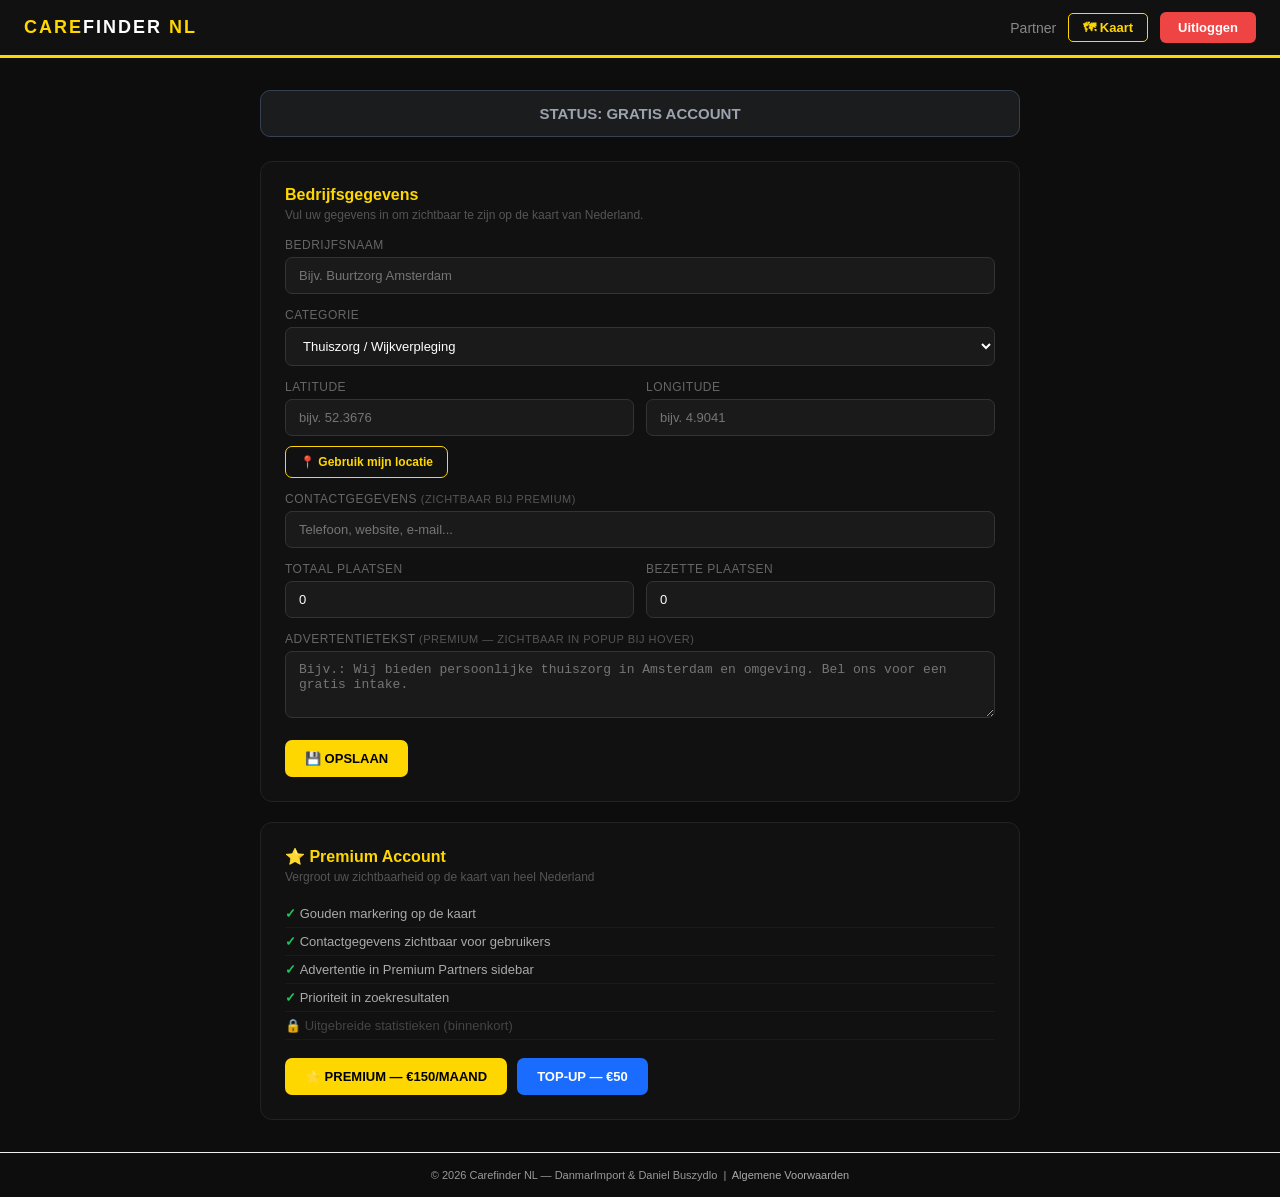
==== static/dashboard_partner.html @ 30330860 "Migracja bazy danych: SQLite → PostgreSQL (Neon) - routes.py: zastąpiono sqlite3 przez psycopg2 z co" ====
<!DOCTYPE html>
<html lang="nl">
<head>
<meta charset="UTF-8">
<meta name="viewport" content="width=device-width, initial-scale=1.0">
<title>Carefinder NL – Partner Dashboard</title>
<style>
*{box-sizing:border-box;margin:0;padding:0}
body{font-family:'Segoe UI',sans-serif;background:#0d0d0d;color:#fff;min-height:100vh}
header{background:#111;border-bottom:3px solid #ffd700;padding:12px 24px;display:flex;justify-content:space-between;align-items:center}
.logo{font-size:18px;font-weight:900;letter-spacing:2px;color:#ffd700}.logo span{color:#fff}
.header-right{display:flex;align-items:center;gap:12px}
.user-name{color:#888;font-size:14px}
.btn-map{border:1px solid #ffd700;color:#ffd700;padding:6px 14px;text-decoration:none;border-radius:5px;font-size:13px;font-weight:700}
.btn-logout{background:#ef4444;color:#fff;padding:8px 18px;border:none;border-radius:6px;font-weight:700;font-size:13px;cursor:pointer}
.container{max-width:800px;margin:32px auto;padding:0 20px}
.status-banner{padding:14px 20px;border-radius:10px;margin-bottom:24px;font-weight:700;font-size:15px;text-align:center}
.status-free{background:rgba(107,114,128,.15);border:1px solid #374151;color:#9ca3af}
.status-premium{background:rgba(255,215,0,.15);border:1px solid #ffd700;color:#ffd700}
.card{background:#111;border:1px solid #222;border-radius:12px;padding:24px;margin-bottom:20px}
.card h3{font-size:16px;font-weight:700;margin-bottom:4px;color:#ffd700}
.card .desc{font-size:12px;color:#555;margin-bottom:16px}
label{font-size:12px;color:#666;display:block;margin-bottom:5px;margin-top:14px;text-transform:uppercase;letter-spacing:.5px}
input,select{width:100%;padding:10px 13px;background:#1a1a1a;border:1px solid #333;color:#fff;border-radius:7px;font-size:13px;outline:none}
input:focus,select:focus{border-color:#ffd700}
select option{background:#1a1a1a}
.row2{display:grid;grid-template-columns:1fr 1fr;gap:12px}
.btn{padding:11px 20px;border:none;border-radius:7px;font-weight:700;font-size:13px;cursor:pointer;text-transform:uppercase;transition:opacity .2s}
.btn:hover{opacity:.85}
.btn-gold{background:#ffd700;color:#000}
.btn-blue{background:#1a6cff;color:#fff}
.btn-outline{background:transparent;border:1px solid #ffd700;color:#ffd700;padding:8px 14px;font-size:12px;border-radius:7px;cursor:pointer;font-weight:700}
.msg{margin-top:12px;padding:10px 14px;border-radius:7px;font-size:13px;display:none}
.msg.ok{background:rgba(34,197,94,.15);color:#22c55e;border:1px solid #22c55e}
.msg.err{background:rgba(239,68,68,.15);color:#ef4444;border:1px solid #ef4444}
.feature-list{list-style:none;margin-top:10px}
.feature-list li{padding:6px 0;font-size:13px;border-bottom:1px solid #1a1a1a;color:#aaa}
.feature-list li::before{content:'✓ ';color:#22c55e;font-weight:700}
.feature-list li.locked{color:#444}
.feature-list li.locked::before{content:'🔒 '}
</style>
</head>
<body>

<header>
  <div class="logo">CARE<span>FINDER</span> NL</div>
  <div class="header-right">
    <span class="user-name" id="user-name">Partner</span>
    <a href="/" class="btn-map">🗺 Kaart</a>
    <button class="btn-logout" onclick="window.location.href='/logout'">Uitloggen</button>
  </div>
</header>

<div class="container">
  <div id="success-banner" style="display:none;background:rgba(34,197,94,.15);border:1px solid #22c55e;border-radius:10px;padding:14px;margin-bottom:20px;color:#22c55e;font-weight:700;text-align:center">
    ✅ Betaling geslaagd! Uw Premium account is geactiveerd.
  </div>

  <div class="status-banner status-free" id="status-banner">
    STATUS: GRATIS ACCOUNT
  </div>

  <div class="card">
    <h3>Bedrijfsgegevens</h3>
    <div class="desc">Vul uw gegevens in om zichtbaar te zijn op de kaart van Nederland.</div>

    <label>Bedrijfsnaam</label>
    <input type="text" id="firm-name" placeholder="Bijv. Buurtzorg Amsterdam">

    <label>Categorie</label>
    <select id="firm-cat">
      <option value="thuiszorg">Thuiszorg / Wijkverpleging</option>
      <option value="verzorgingshuis">Verzorgings- / Verpleeghuis</option>
    </select>

    <div class="row2">
      <div>
        <label>Latitude</label>
        <input type="number" id="firm-lat" step="0.0001" placeholder="bijv. 52.3676">
      </div>
      <div>
        <label>Longitude</label>
        <input type="number" id="firm-lng" step="0.0001" placeholder="bijv. 4.9041">
      </div>
    </div>
    <div style="margin-top:10px">
      <button class="btn-outline" onclick="getMyLocation()">📍 Gebruik mijn locatie</button>
    </div>

    <label>Contactgegevens <span style="color:#555;font-size:11px">(zichtbaar bij Premium)</span></label>
    <input type="text" id="firm-contact" placeholder="Telefoon, website, e-mail...">

    <div class="row2">
      <div><label>Totaal plaatsen</label><input type="number" id="firm-slots" value="0" min="0"></div>
      <div><label>Bezette plaatsen</label><input type="number" id="firm-occupied" value="0" min="0"></div>
    </div>

    <label>Advertentietekst <span style="color:#555;font-size:11px">(Premium — zichtbaar in popup bij hover)</span></label>
    <textarea id="firm-ad" rows="3" style="width:100%;padding:10px 13px;background:#1a1a1a;border:1px solid #333;color:#fff;border-radius:7px;font-size:13px;outline:none;resize:vertical" placeholder="Bijv.: Wij bieden persoonlijke thuiszorg in Amsterdam en omgeving. Bel ons voor een gratis intake."></textarea>

    <div style="margin-top:18px">
      <button class="btn btn-gold" onclick="saveFirm()">💾 OPSLAAN</button>
    </div>
    <div class="msg" id="save-msg"></div>
  </div>

  <div class="card">
    <h3>⭐ Premium Account</h3>
    <div class="desc">Vergroot uw zichtbaarheid op de kaart van heel Nederland</div>
    <ul class="feature-list">
      <li>Gouden markering op de kaart</li>
      <li>Contactgegevens zichtbaar voor gebruikers</li>
      <li>Advertentie in Premium Partners sidebar</li>
      <li>Prioriteit in zoekresultaten</li>
      <li class="locked">Uitgebreide statistieken (binnenkort)</li>
    </ul>
    <div style="margin-top:18px;display:flex;gap:10px;flex-wrap:wrap">
      <button class="btn btn-gold" onclick="startPay('premium')" id="btn-premium">⭐ PREMIUM — €150/maand</button>
      <button class="btn btn-blue" onclick="startPay('topup')">TOP-UP — €50</button>
    </div>
    <div class="msg" id="pay-msg"></div>
  </div>
</div>

<script src="https://js.stripe.com/v3/"></script>
<script>
if(window.location.search.includes('success=true')){
  document.getElementById('success-banner').style.display='block';
}

async function loadInfo(){
  const r=await fetch('/api/partner/firm');
  if(r.status===403){window.location.href='/login';return;}
  const d=await r.json();
  if(d.username) document.getElementById('user-name').textContent=d.username;
  if(d.name) document.getElementById('firm-name').value=d.name||'';
  if(d.category) document.getElementById('firm-cat').value=d.category;
  document.getElementById('firm-lat').value=d.lat||'';
  document.getElementById('firm-lng').value=d.lng||'';
  document.getElementById('firm-contact').value=d.contact_info||'';
  document.getElementById('firm-slots').value=d.total_slots||0;
  document.getElementById('firm-occupied').value=d.occupied_slots||0;
  document.getElementById('firm-ad').value=d.ad_text||'';
  if(d.is_premium){
    const b=document.getElementById('status-banner');
    b.className='status-banner status-premium';
    b.textContent='⭐ PREMIUM ACCOUNT ACTIEF — Geldig tot: '+(d.premium_expiry||'–');
    document.getElementById('btn-premium').disabled=true;
    document.getElementById('btn-premium').style.opacity='.5';
  }
}

async function saveFirm(){
  const name=document.getElementById('firm-name').value.trim();
  const cat=document.getElementById('firm-cat').value;
  const lat=parseFloat(document.getElementById('firm-lat').value);
  const lng=parseFloat(document.getElementById('firm-lng').value);
  const contact=document.getElementById('firm-contact').value.trim();
  const total_slots=parseInt(document.getElementById('firm-slots').value)||0;
  const occupied_slots=parseInt(document.getElementById('firm-occupied').value)||0;
  const ad_text=document.getElementById('firm-ad').value.trim();
  if(!name||isNaN(lat)||isNaN(lng)){showMsg('save-msg','err','Naam en coördinaten zijn verplicht.');return;}
  if(lat<50||lat>54||lng<3||lng>8){showMsg('save-msg','err','Coördinaten buiten Nederland.');return;}
  const r=await fetch('/api/partner/update',{method:'POST',headers:{'Content-Type':'application/json'},
    body:JSON.stringify({name,cat,lat,lng,contact,total_slots,occupied_slots,ad_text})});
  if(r.ok) showMsg('save-msg','ok','✅ Bedrijfsgegevens opgeslagen!');
  else showMsg('save-msg','err','Fout bij opslaan.');
}

async function startPay(action){
  try{
    const cfg=await fetch('/api/config').then(r=>r.json());
    if(!cfg.stripe_pk){showMsg('pay-msg','err','Stripe niet geconfigureerd.');return;}
    const st=Stripe(cfg.stripe_pk);
    const r=await fetch('/api/create-checkout-session',{method:'POST',headers:{'Content-Type':'application/json'}});
    const d=await r.json();
    if(d.id) st.redirectToCheckout({sessionId:d.id});
    else showMsg('pay-msg','err',d.detail||'Betalingsfout.');
  }catch(e){showMsg('pay-msg','err','Verbindingsfout.');}
}

function getMyLocation(){
  if(!navigator.geolocation){alert('Geolocation niet ondersteund.');return;}
  navigator.geolocation.getCurrentPosition(p=>{
    document.getElementById('firm-lat').value=p.coords.latitude.toFixed(6);
    document.getElementById('firm-lng').value=p.coords.longitude.toFixed(6);
  });
}

function showMsg(id,type,text){
  const el=document.getElementById(id);
  el.className='msg '+type;el.textContent=text;el.style.display='block';
  if(type==='ok') setTimeout(()=>el.style.display='none',4000);
}

loadInfo();
</script>
<footer style="text-align:center;padding:16px;font-size:11px;color:#999;border-top:1px solid #f0f0f0;margin-top:32px;">
  &copy; 2026 Carefinder NL &mdash; DanmarImport &amp; Daniel Buszydlo &nbsp;|&nbsp;
  <a href="/algemene-voorwaarden" target="_blank" style="color:#aaa;text-decoration:none;">Algemene Voorwaarden</a>
</footer>
</body>
</html>
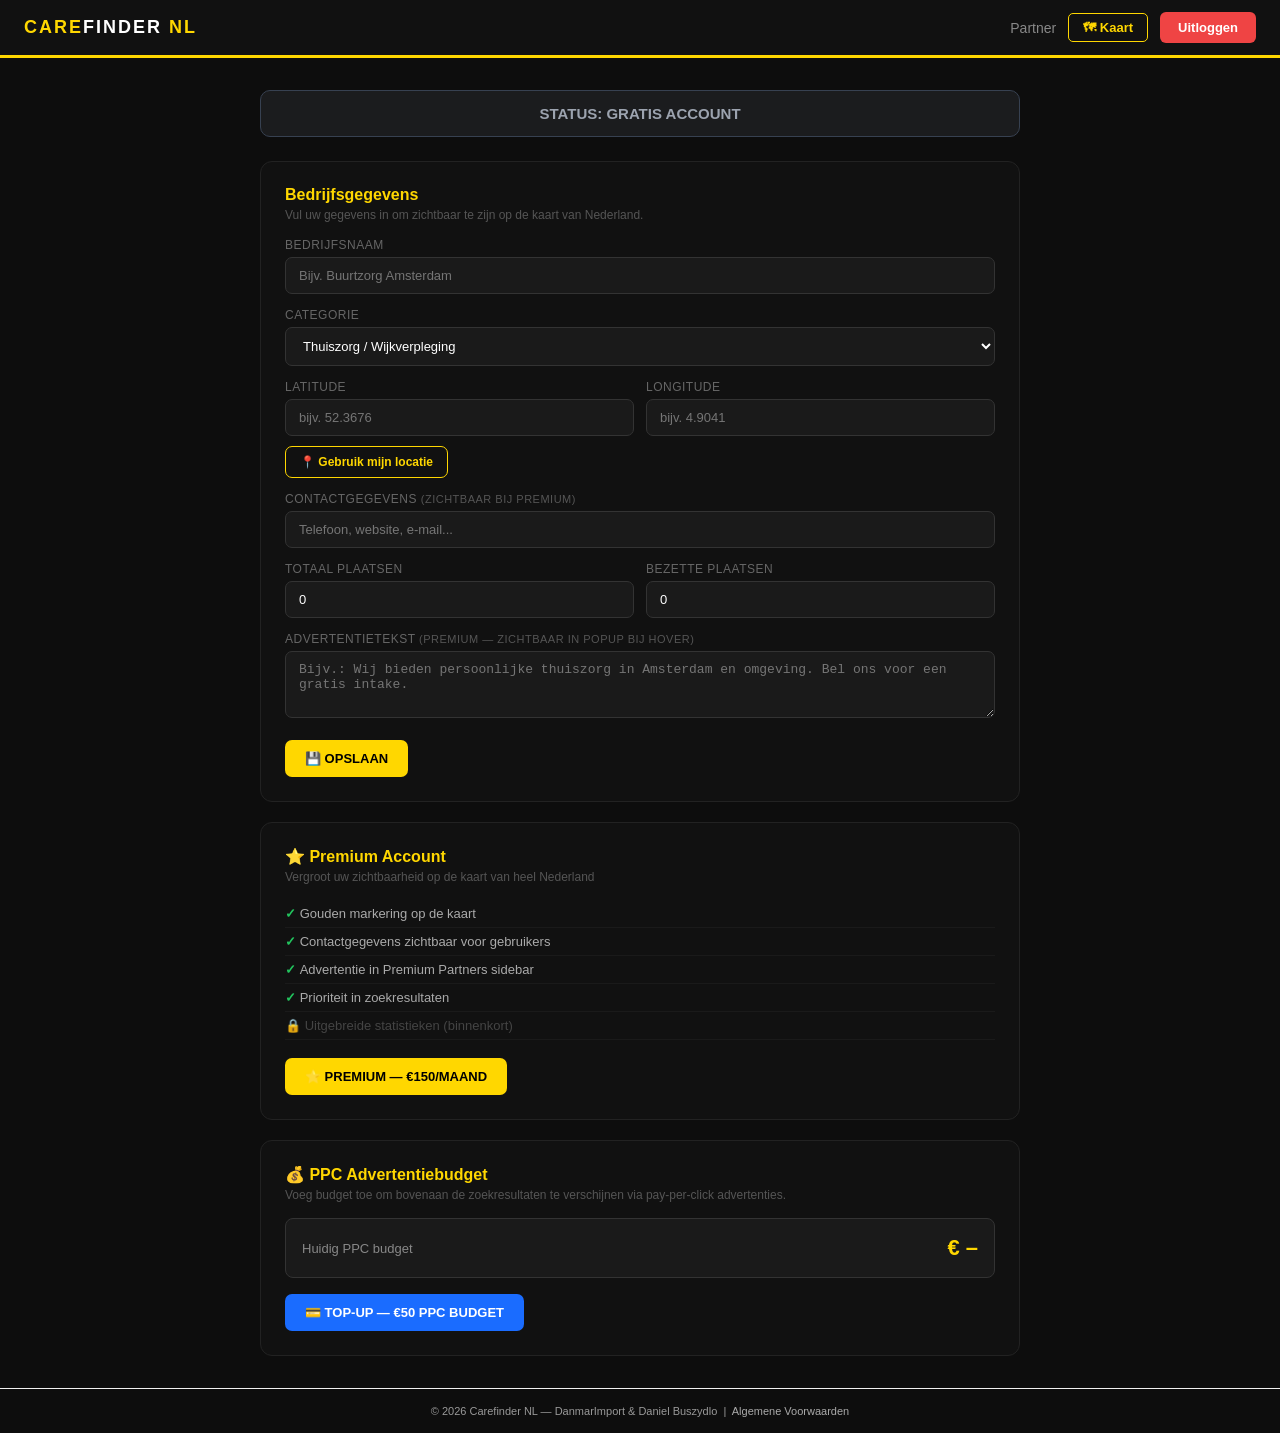
==== commit 547ccfa1: "Add PPC budget top-up €50 via Stripe - New endpoint POST /api/create-ppc-topup-session (€50 checkout" ====
--- a/static/dashboard_partner.html
+++ b/static/dashboard_partner.html
@@ -116,9 +116,19 @@
     </ul>
     <div style="margin-top:18px;display:flex;gap:10px;flex-wrap:wrap">
       <button class="btn btn-gold" onclick="startPay('premium')" id="btn-premium">⭐ PREMIUM — €150/maand</button>
-      <button class="btn btn-blue" onclick="startPay('topup')">TOP-UP — €50</button>
     </div>
     <div class="msg" id="pay-msg"></div>
+  </div>
+
+  <div class="card">
+    <h3>💰 PPC Advertentiebudget</h3>
+    <div class="desc">Voeg budget toe om bovenaan de zoekresultaten te verschijnen via pay-per-click advertenties.</div>
+    <div style="background:#1a1a1a;border:1px solid #333;border-radius:8px;padding:16px;margin-bottom:16px;display:flex;justify-content:space-between;align-items:center">
+      <span style="color:#888;font-size:13px">Huidig PPC budget</span>
+      <span style="color:#ffd700;font-size:22px;font-weight:900" id="ppc-balance">€ –</span>
+    </div>
+    <button class="btn btn-blue" onclick="startPpcTopup()">💳 TOP-UP — €50 PPC BUDGET</button>
+    <div class="msg" id="ppc-msg"></div>
   </div>
 </div>
 
@@ -148,6 +158,14 @@
     document.getElementById('btn-premium').disabled=true;
     document.getElementById('btn-premium').style.opacity='.5';
   }
+  // PPC budget
+  const st=await fetch('/api/partner/status').then(r=>r.json()).catch(()=>({}));
+  const bal=document.getElementById('ppc-balance');
+  if(bal) bal.textContent='€ '+(st.ppc_budget!=null?parseFloat(st.ppc_budget).toFixed(2):'0.00');
+  // PPC success notice
+  if(window.location.search.includes('ppc_success=true')){
+    showMsg('ppc-msg','ok','✅ €50 PPC budget toegevoegd!');
+  }
 }
 
 async function saveFirm(){
@@ -179,6 +197,18 @@
   }catch(e){showMsg('pay-msg','err','Verbindingsfout.');}
 }
 
+async function startPpcTopup(){
+  try{
+    const cfg=await fetch('/api/config').then(r=>r.json());
+    if(!cfg.stripe_pk){showMsg('ppc-msg','err','Stripe niet geconfigureerd.');return;}
+    const st=Stripe(cfg.stripe_pk);
+    const r=await fetch('/api/create-ppc-topup-session',{method:'POST',headers:{'Content-Type':'application/json'}});
+    const d=await r.json();
+    if(d.id) st.redirectToCheckout({sessionId:d.id});
+    else showMsg('ppc-msg','err',d.detail||'Betalingsfout.');
+  }catch(e){showMsg('ppc-msg','err','Verbindingsfout.');}
+}
+
 function getMyLocation(){
   if(!navigator.geolocation){alert('Geolocation niet ondersteund.');return;}
   navigator.geolocation.getCurrentPosition(p=>{
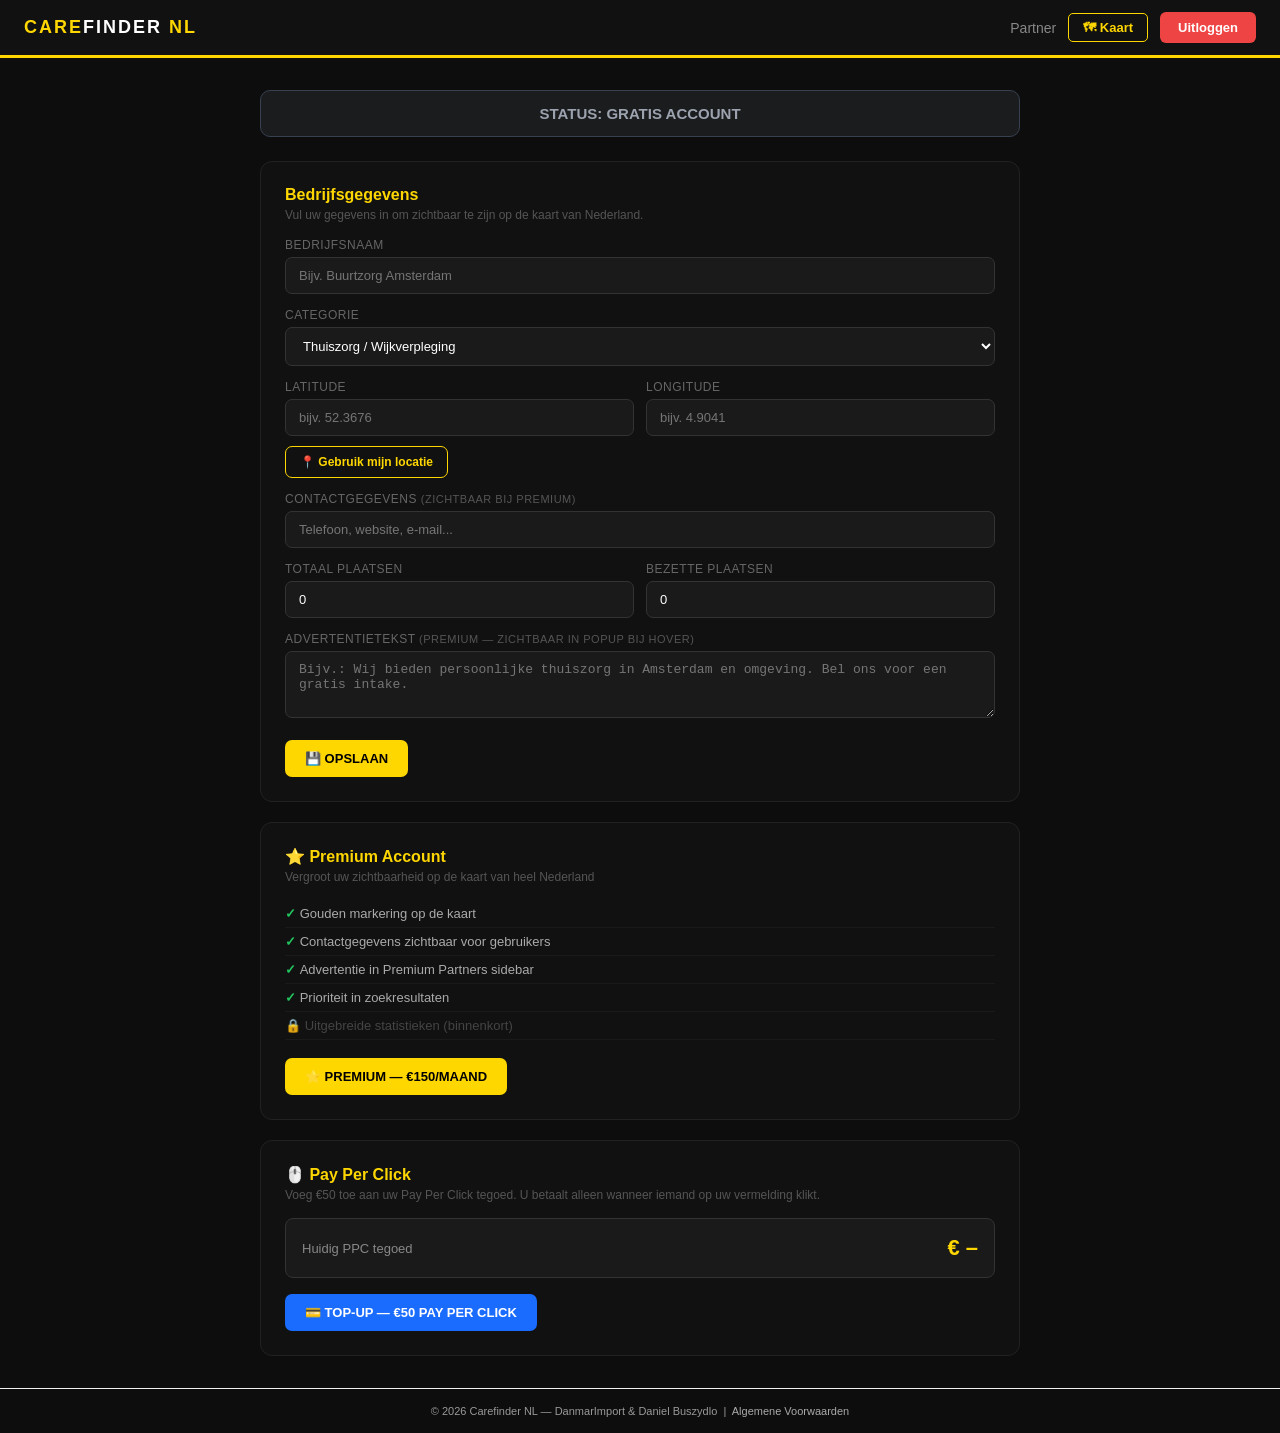
==== commit bc2ff166: "Fix PPC labels: advertentiebudget -> Pay Per Click" ====
--- a/static/dashboard_partner.html
+++ b/static/dashboard_partner.html
@@ -121,13 +121,13 @@
   </div>
 
   <div class="card">
-    <h3>💰 PPC Advertentiebudget</h3>
-    <div class="desc">Voeg budget toe om bovenaan de zoekresultaten te verschijnen via pay-per-click advertenties.</div>
+    <h3>🖱️ Pay Per Click</h3>
+    <div class="desc">Voeg €50 toe aan uw Pay Per Click tegoed. U betaalt alleen wanneer iemand op uw vermelding klikt.</div>
     <div style="background:#1a1a1a;border:1px solid #333;border-radius:8px;padding:16px;margin-bottom:16px;display:flex;justify-content:space-between;align-items:center">
-      <span style="color:#888;font-size:13px">Huidig PPC budget</span>
+      <span style="color:#888;font-size:13px">Huidig PPC tegoed</span>
       <span style="color:#ffd700;font-size:22px;font-weight:900" id="ppc-balance">€ –</span>
     </div>
-    <button class="btn btn-blue" onclick="startPpcTopup()">💳 TOP-UP — €50 PPC BUDGET</button>
+    <button class="btn btn-blue" onclick="startPpcTopup()">💳 TOP-UP — €50 PAY PER CLICK</button>
     <div class="msg" id="ppc-msg"></div>
   </div>
 </div>
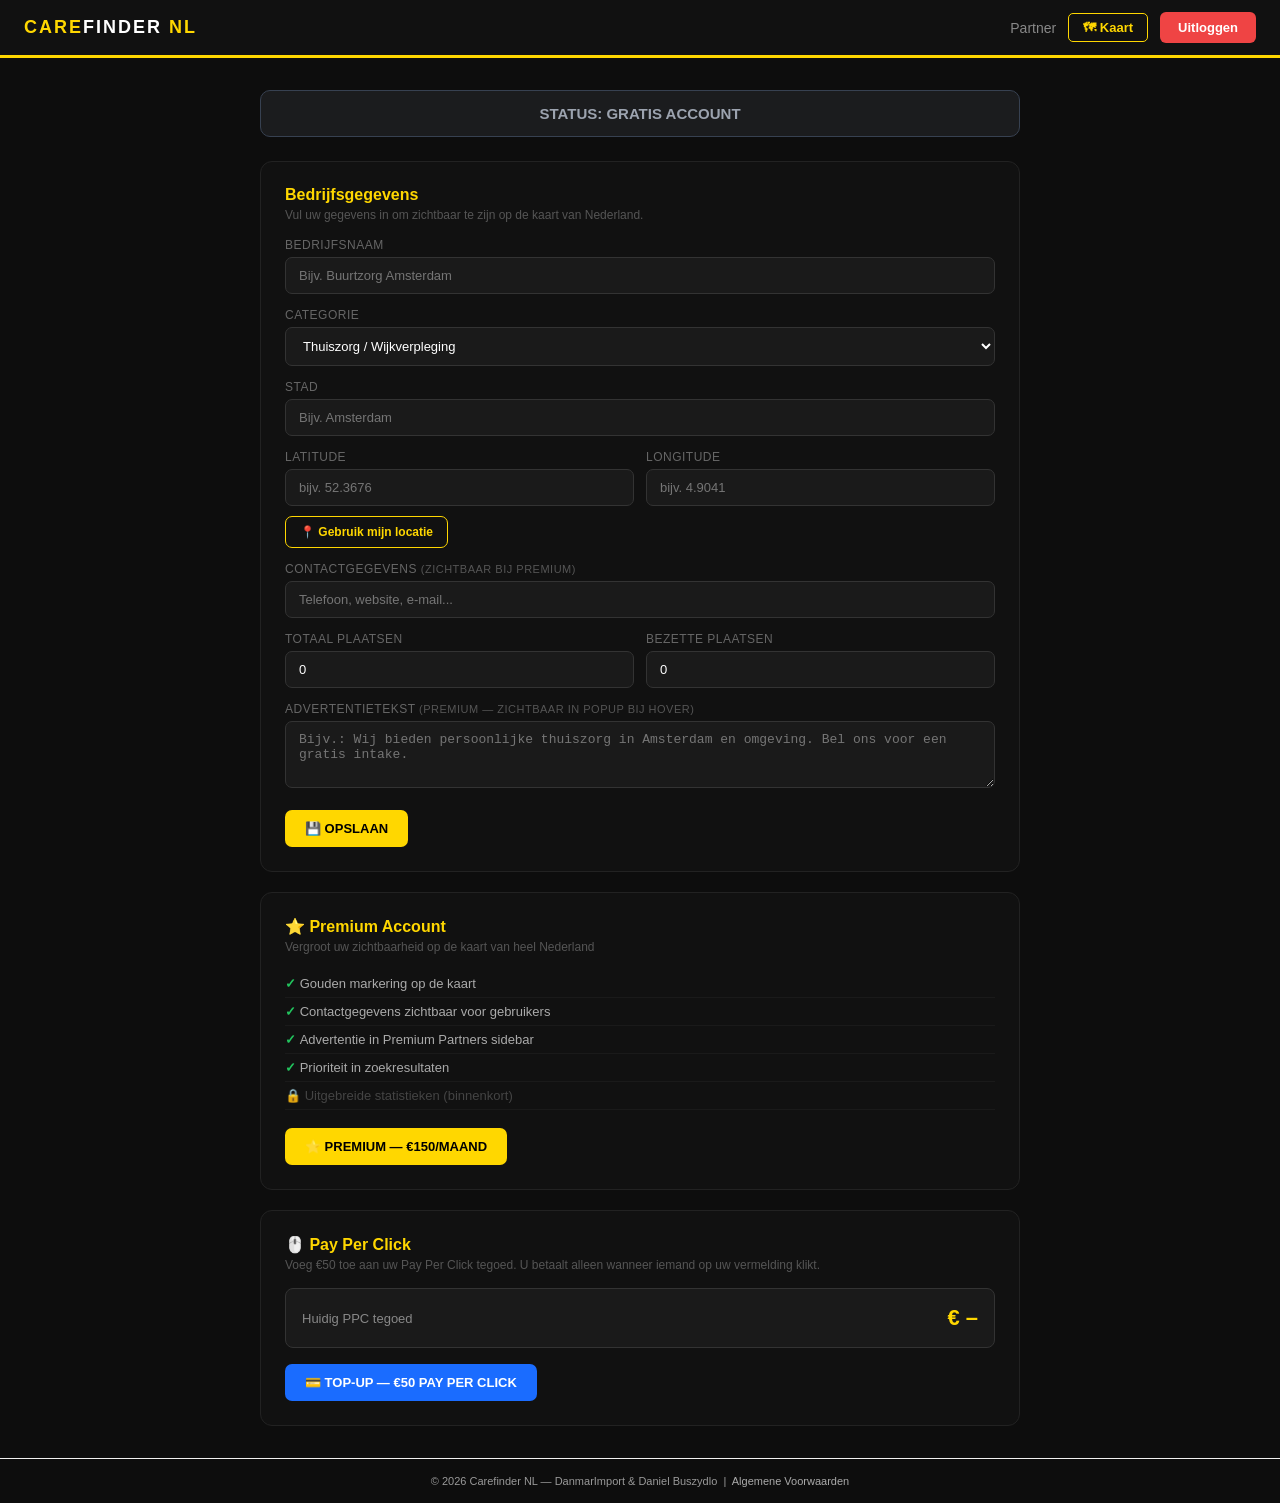
==== commit 50a71f4b: "Partner registration: add city field, auto-login after register, city saved to DB" ====
--- a/static/dashboard_partner.html
+++ b/static/dashboard_partner.html
@@ -73,6 +73,9 @@
       <option value="verzorgingshuis">Verzorgings- / Verpleeghuis</option>
     </select>
 
+    <label>Stad</label>
+    <input type="text" id="firm-city" placeholder="Bijv. Amsterdam">
+
     <div class="row2">
       <div>
         <label>Latitude</label>
@@ -145,6 +148,7 @@
   if(d.username) document.getElementById('user-name').textContent=d.username;
   if(d.name) document.getElementById('firm-name').value=d.name||'';
   if(d.category) document.getElementById('firm-cat').value=d.category;
+  document.getElementById('firm-city').value=d.city||'';
   document.getElementById('firm-lat').value=d.lat||'';
   document.getElementById('firm-lng').value=d.lng||'';
   document.getElementById('firm-contact').value=d.contact_info||'';
@@ -171,6 +175,7 @@
 async function saveFirm(){
   const name=document.getElementById('firm-name').value.trim();
   const cat=document.getElementById('firm-cat').value;
+  const city=document.getElementById('firm-city').value.trim();
   const lat=parseFloat(document.getElementById('firm-lat').value);
   const lng=parseFloat(document.getElementById('firm-lng').value);
   const contact=document.getElementById('firm-contact').value.trim();
@@ -180,7 +185,7 @@
   if(!name||isNaN(lat)||isNaN(lng)){showMsg('save-msg','err','Naam en coördinaten zijn verplicht.');return;}
   if(lat<50||lat>54||lng<3||lng>8){showMsg('save-msg','err','Coördinaten buiten Nederland.');return;}
   const r=await fetch('/api/partner/update',{method:'POST',headers:{'Content-Type':'application/json'},
-    body:JSON.stringify({name,cat,lat,lng,contact,total_slots,occupied_slots,ad_text})});
+    body:JSON.stringify({name,cat,city,lat,lng,contact,total_slots,occupied_slots,ad_text})});
   if(r.ok) showMsg('save-msg','ok','✅ Bedrijfsgegevens opgeslagen!');
   else showMsg('save-msg','err','Fout bij opslaan.');
 }
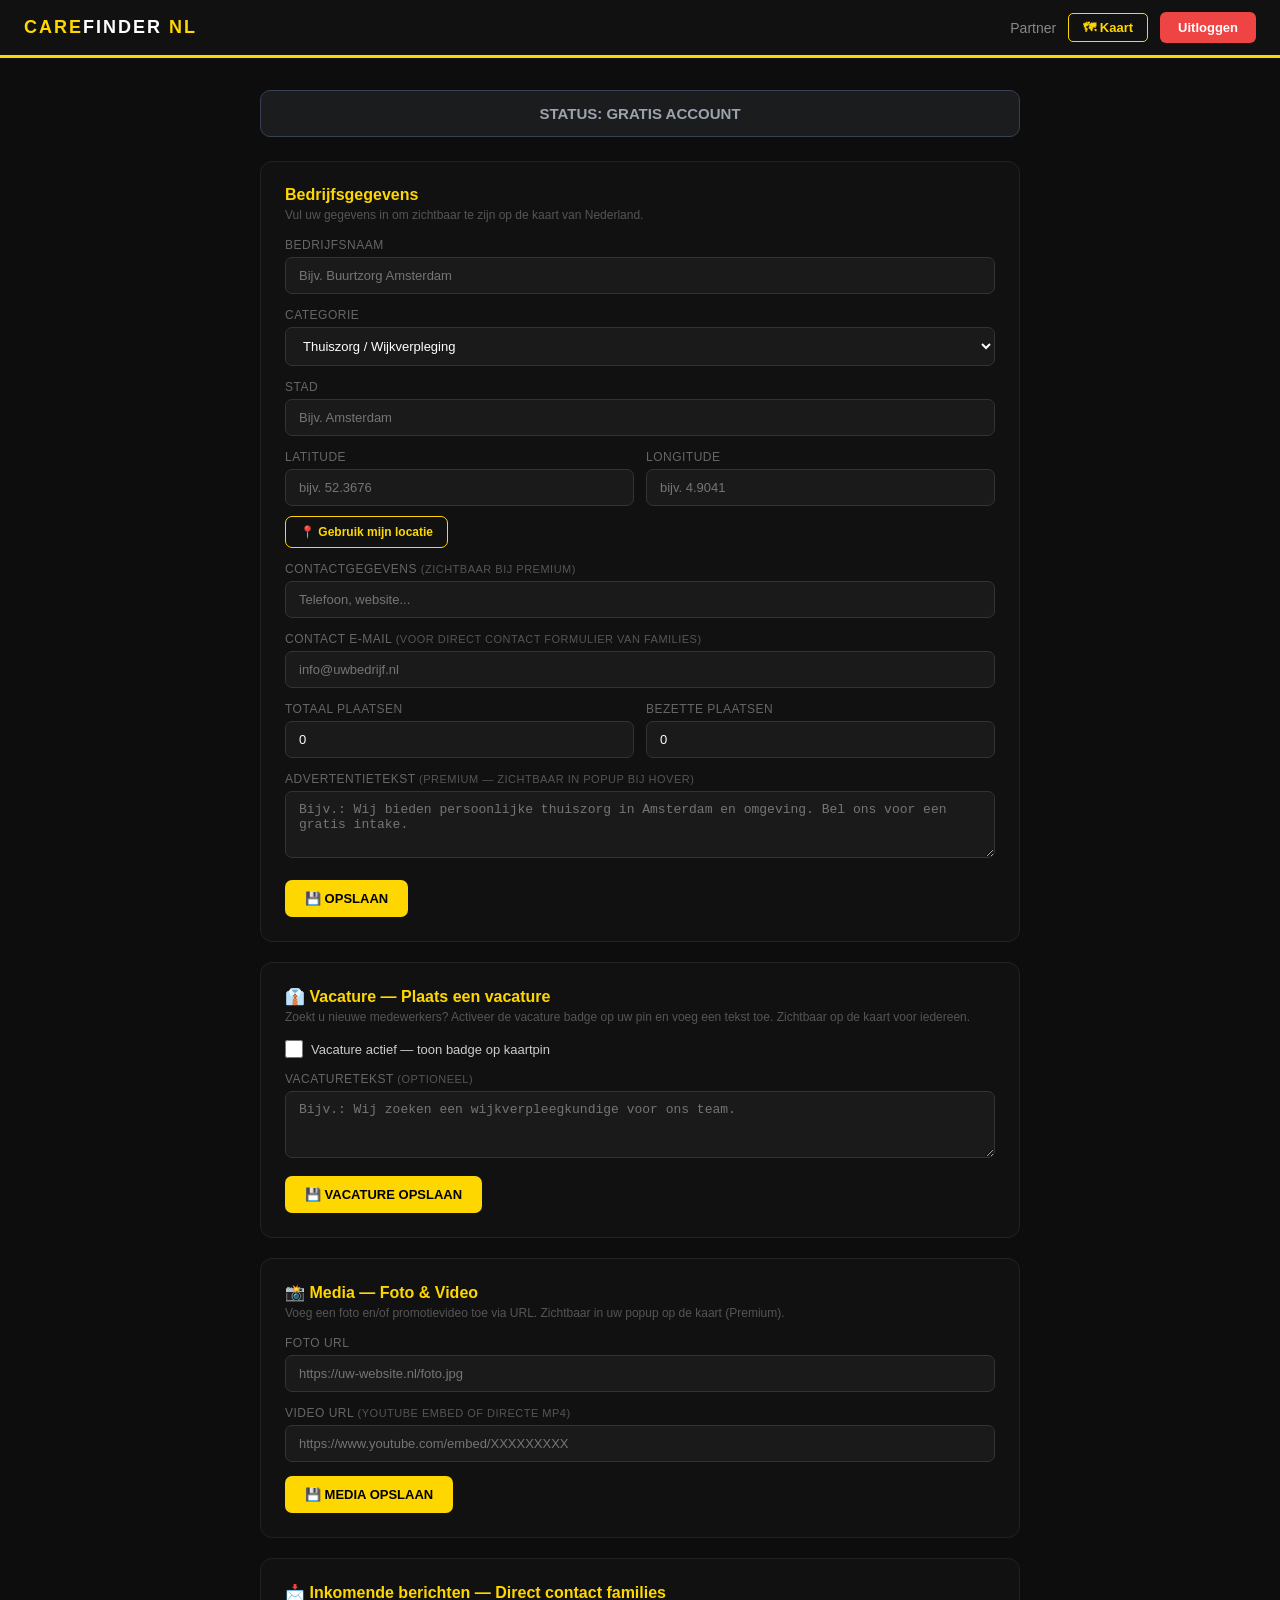
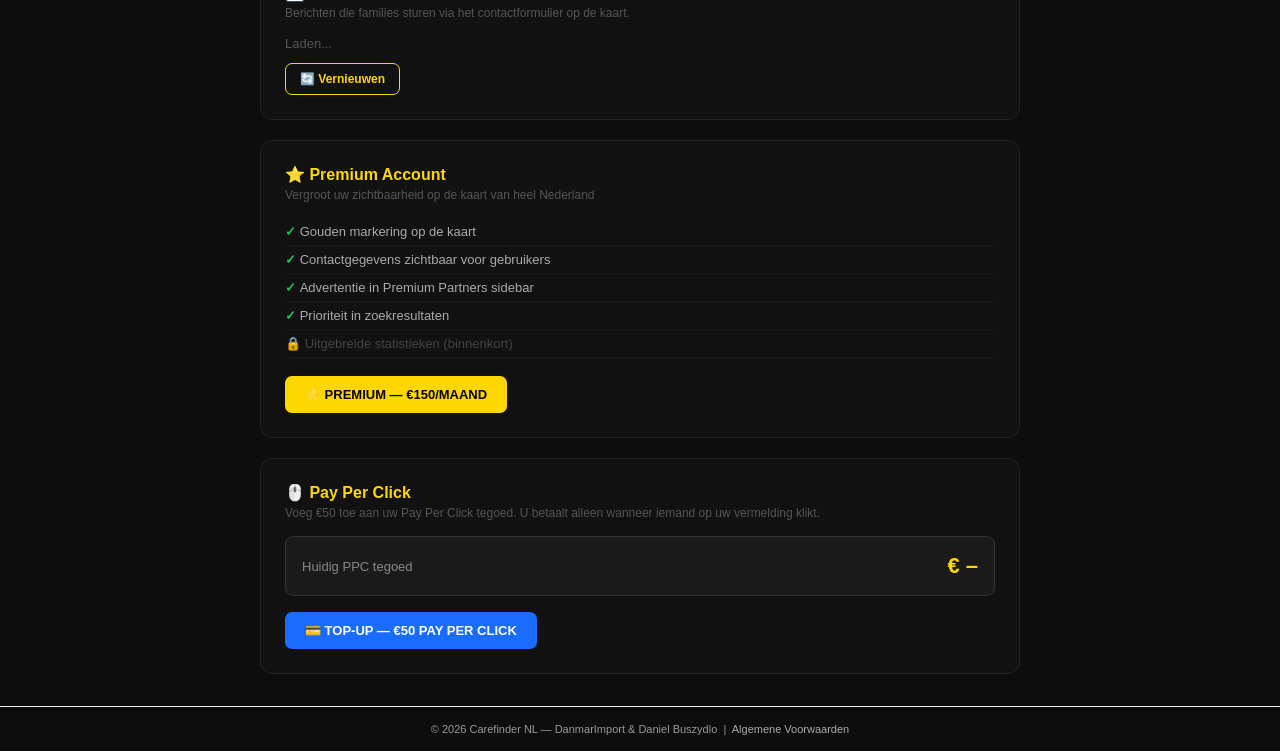
==== commit 32a68311: "feat: kaart heel NL, vacatures, media, direct contact, AI buurt-zoeken" ====
--- a/static/dashboard_partner.html
+++ b/static/dashboard_partner.html
@@ -91,7 +91,10 @@
     </div>
 
     <label>Contactgegevens <span style="color:#555;font-size:11px">(zichtbaar bij Premium)</span></label>
-    <input type="text" id="firm-contact" placeholder="Telefoon, website, e-mail...">
+    <input type="text" id="firm-contact" placeholder="Telefoon, website...">
+
+    <label>Contact e-mail <span style="color:#555;font-size:11px">(voor direct contact formulier van families)</span></label>
+    <input type="email" id="firm-email" placeholder="info@uwbedrijf.nl">
 
     <div class="row2">
       <div><label>Totaal plaatsen</label><input type="number" id="firm-slots" value="0" min="0"></div>
@@ -105,6 +108,49 @@
       <button class="btn btn-gold" onclick="saveFirm()">💾 OPSLAAN</button>
     </div>
     <div class="msg" id="save-msg"></div>
+  </div>
+
+  <!-- ── VACATURE CARD ── -->
+  <div class="card">
+    <h3>👔 Vacature — Plaats een vacature</h3>
+    <div class="desc">Zoekt u nieuwe medewerkers? Activeer de vacature badge op uw pin en voeg een tekst toe. Zichtbaar op de kaart voor iedereen.</div>
+    <div style="display:flex;align-items:center;gap:14px;margin-top:14px">
+      <label style="display:flex;align-items:center;gap:8px;margin:0;cursor:pointer;font-size:13px;color:#ccc;text-transform:none;letter-spacing:0">
+        <input type="checkbox" id="vac-active" style="width:18px;height:18px;accent-color:#ffd700;cursor:pointer">
+        Vacature actief — toon badge op kaartpin
+      </label>
+    </div>
+    <label>Vacaturetekst <span style="color:#555;font-size:11px">(optioneel)</span></label>
+    <textarea id="vac-text" rows="3" style="width:100%;padding:10px 13px;background:#1a1a1a;border:1px solid #333;color:#fff;border-radius:7px;font-size:13px;outline:none;resize:vertical" placeholder="Bijv.: Wij zoeken een wijkverpleegkundige voor ons team."></textarea>
+    <div style="margin-top:14px">
+      <button class="btn btn-gold" onclick="saveVacancy()">💾 VACATURE OPSLAAN</button>
+    </div>
+    <div class="msg" id="vac-msg"></div>
+  </div>
+
+  <!-- ── MEDIA CARD ── -->
+  <div class="card">
+    <h3>📸 Media — Foto &amp; Video</h3>
+    <div class="desc">Voeg een foto en/of promotievideo toe via URL. Zichtbaar in uw popup op de kaart (Premium).</div>
+    <label>Foto URL</label>
+    <input type="url" id="media-photo" placeholder="https://uw-website.nl/foto.jpg" oninput="previewPhoto(this.value)">
+    <div id="photo-preview" style="margin-top:8px;display:none">
+      <img id="photo-img" src="" alt="Voorvertoning" style="max-width:100%;max-height:160px;border-radius:8px;border:1px solid #333">
+    </div>
+    <label style="margin-top:14px">Video URL <span style="color:#555;font-size:11px">(YouTube embed of directe mp4)</span></label>
+    <input type="url" id="media-video" placeholder="https://www.youtube.com/embed/XXXXXXXXX">
+    <div style="margin-top:14px">
+      <button class="btn btn-gold" onclick="saveMedia()">💾 MEDIA OPSLAAN</button>
+    </div>
+    <div class="msg" id="media-msg"></div>
+  </div>
+
+  <!-- ── BERICHTEN CARD ── -->
+  <div class="card">
+    <h3>📩 Inkomende berichten — Direct contact families</h3>
+    <div class="desc">Berichten die families sturen via het contactformulier op de kaart.</div>
+    <div id="messages-list" style="margin-top:12px"><div style="color:#555;font-size:13px">Laden...</div></div>
+    <div style="margin-top:12px"><button class="btn-outline" onclick="loadMessages()">🔄 Vernieuwen</button></div>
   </div>
 
   <div class="card">
@@ -143,7 +189,7 @@
 
 async function loadInfo(){
   const r=await fetch('/api/partner/firm');
-  if(r.status===403){window.location.href='/login';return;}
+  if(r.status===403||r.status===401){window.location.href='/login';return;}
   const d=await r.json();
   if(d.username) document.getElementById('user-name').textContent=d.username;
   if(d.name) document.getElementById('firm-name').value=d.name||'';
@@ -152,9 +198,17 @@
   document.getElementById('firm-lat').value=d.lat||'';
   document.getElementById('firm-lng').value=d.lng||'';
   document.getElementById('firm-contact').value=d.contact_info||'';
+  document.getElementById('firm-email').value=d.contact_email||'';
   document.getElementById('firm-slots').value=d.total_slots||0;
   document.getElementById('firm-occupied').value=d.occupied_slots||0;
   document.getElementById('firm-ad').value=d.ad_text||'';
+  // Vacature
+  document.getElementById('vac-active').checked=!!d.has_vacancy;
+  document.getElementById('vac-text').value=d.vacancy_text||'';
+  // Media
+  document.getElementById('media-photo').value=d.photo_url||'';
+  document.getElementById('media-video').value=d.video_url||'';
+  if(d.photo_url){previewPhoto(d.photo_url);}
   if(d.is_premium){
     const b=document.getElementById('status-banner');
     b.className='status-banner status-premium';
@@ -162,15 +216,70 @@
     document.getElementById('btn-premium').disabled=true;
     document.getElementById('btn-premium').style.opacity='.5';
   }
-  // PPC budget
   const st=await fetch('/api/partner/status').then(r=>r.json()).catch(()=>({}));
   const bal=document.getElementById('ppc-balance');
   if(bal) bal.textContent='€ '+(st.ppc_budget!=null?parseFloat(st.ppc_budget).toFixed(2):'0.00');
-  // PPC success notice
   if(window.location.search.includes('ppc_success=true')){
     showMsg('ppc-msg','ok','✅ €50 PPC budget toegevoegd!');
   }
-}
+  loadMessages();
+}
+
+function previewPhoto(url){
+  const prev=document.getElementById('photo-preview');
+  const img=document.getElementById('photo-img');
+  if(url){img.src=url;prev.style.display='block';}
+  else{prev.style.display='none';}
+}
+
+async function saveVacancy(){
+  const has_vacancy=document.getElementById('vac-active').checked;
+  const vacancy_text=document.getElementById('vac-text').value.trim();
+  const r=await fetch('/api/partner/vacancy',{method:'POST',headers:{'Content-Type':'application/json'},
+    body:JSON.stringify({has_vacancy,vacancy_text})});
+  if(r.ok) showMsg('vac-msg','ok','✅ Vacature instellingen opgeslagen!');
+  else showMsg('vac-msg','err','Fout — zorg dat u eerst bedrijfsgegevens heeft opgeslagen.');
+}
+
+async function saveMedia(){
+  const name=document.getElementById('firm-name').value.trim();
+  const cat=document.getElementById('firm-cat').value;
+  const city=document.getElementById('firm-city').value.trim();
+  const lat=parseFloat(document.getElementById('firm-lat').value);
+  const lng=parseFloat(document.getElementById('firm-lng').value);
+  const contact=document.getElementById('firm-contact').value.trim();
+  const contact_email=document.getElementById('firm-email').value.trim();
+  const total_slots=parseInt(document.getElementById('firm-slots').value)||0;
+  const occupied_slots=parseInt(document.getElementById('firm-occupied').value)||0;
+  const ad_text=document.getElementById('firm-ad').value.trim();
+  const photo_url=document.getElementById('media-photo').value.trim();
+  const video_url=document.getElementById('media-video').value.trim();
+  if(!name||isNaN(lat)||isNaN(lng)){showMsg('media-msg','err','Sla eerst de bedrijfsgegevens op (naam en coördinaten vereist).');return;}
+  const r=await fetch('/api/partner/update',{method:'POST',headers:{'Content-Type':'application/json'},
+    body:JSON.stringify({name,cat,city,lat,lng,contact,contact_email,total_slots,occupied_slots,ad_text,photo_url,video_url})});
+  if(r.ok){showMsg('media-msg','ok','✅ Media opgeslagen!');previewPhoto(photo_url);}
+  else showMsg('media-msg','err','Fout bij opslaan.');
+}
+
+async function loadMessages(){
+  const box=document.getElementById('messages-list');
+  try{
+    const msgs=await fetch('/api/partner/messages').then(r=>r.json());
+    if(!Array.isArray(msgs)||!msgs.length){box.innerHTML='<div style="color:#555;font-size:13px;padding:8px 0">Nog geen berichten ontvangen.</div>';return;}
+    box.innerHTML=msgs.map(m=>`
+      <div style="background:#1a1a1a;border:1px solid #2a2a2a;border-radius:8px;padding:14px;margin-bottom:10px">
+        <div style="display:flex;justify-content:space-between;margin-bottom:6px">
+          <span style="font-weight:700;color:#ffd700;font-size:13px">${esc(m.sender_name)}</span>
+          <span style="color:#555;font-size:11px">${new Date(m.created_at).toLocaleString('nl-NL')}</span>
+        </div>
+        <div style="color:#aaa;font-size:12px;margin-bottom:6px">✉️ <a href="mailto:${esc(m.sender_email)}" style="color:#60a5fa">${esc(m.sender_email)}</a></div>
+        <div style="color:#ddd;font-size:13px;line-height:1.5;white-space:pre-wrap">${esc(m.message)}</div>
+      </div>
+    `).join('');
+  }catch(e){box.innerHTML='<div style="color:#ef4444;font-size:13px">Fout bij laden berichten.</div>';}
+}
+
+function esc(s){return String(s||'').replace(/&/g,'&amp;').replace(/</g,'&lt;').replace(/>/g,'&gt;');}
 
 async function saveFirm(){
   const name=document.getElementById('firm-name').value.trim();
@@ -179,13 +288,16 @@
   const lat=parseFloat(document.getElementById('firm-lat').value);
   const lng=parseFloat(document.getElementById('firm-lng').value);
   const contact=document.getElementById('firm-contact').value.trim();
+  const contact_email=document.getElementById('firm-email').value.trim();
   const total_slots=parseInt(document.getElementById('firm-slots').value)||0;
   const occupied_slots=parseInt(document.getElementById('firm-occupied').value)||0;
   const ad_text=document.getElementById('firm-ad').value.trim();
+  const photo_url=document.getElementById('media-photo').value.trim();
+  const video_url=document.getElementById('media-video').value.trim();
   if(!name||isNaN(lat)||isNaN(lng)){showMsg('save-msg','err','Naam en coördinaten zijn verplicht.');return;}
   if(lat<50||lat>54||lng<3||lng>8){showMsg('save-msg','err','Coördinaten buiten Nederland.');return;}
   const r=await fetch('/api/partner/update',{method:'POST',headers:{'Content-Type':'application/json'},
-    body:JSON.stringify({name,cat,city,lat,lng,contact,total_slots,occupied_slots,ad_text})});
+    body:JSON.stringify({name,cat,city,lat,lng,contact,contact_email,total_slots,occupied_slots,ad_text,photo_url,video_url})});
   if(r.ok) showMsg('save-msg','ok','✅ Bedrijfsgegevens opgeslagen!');
   else showMsg('save-msg','err','Fout bij opslaan.');
 }
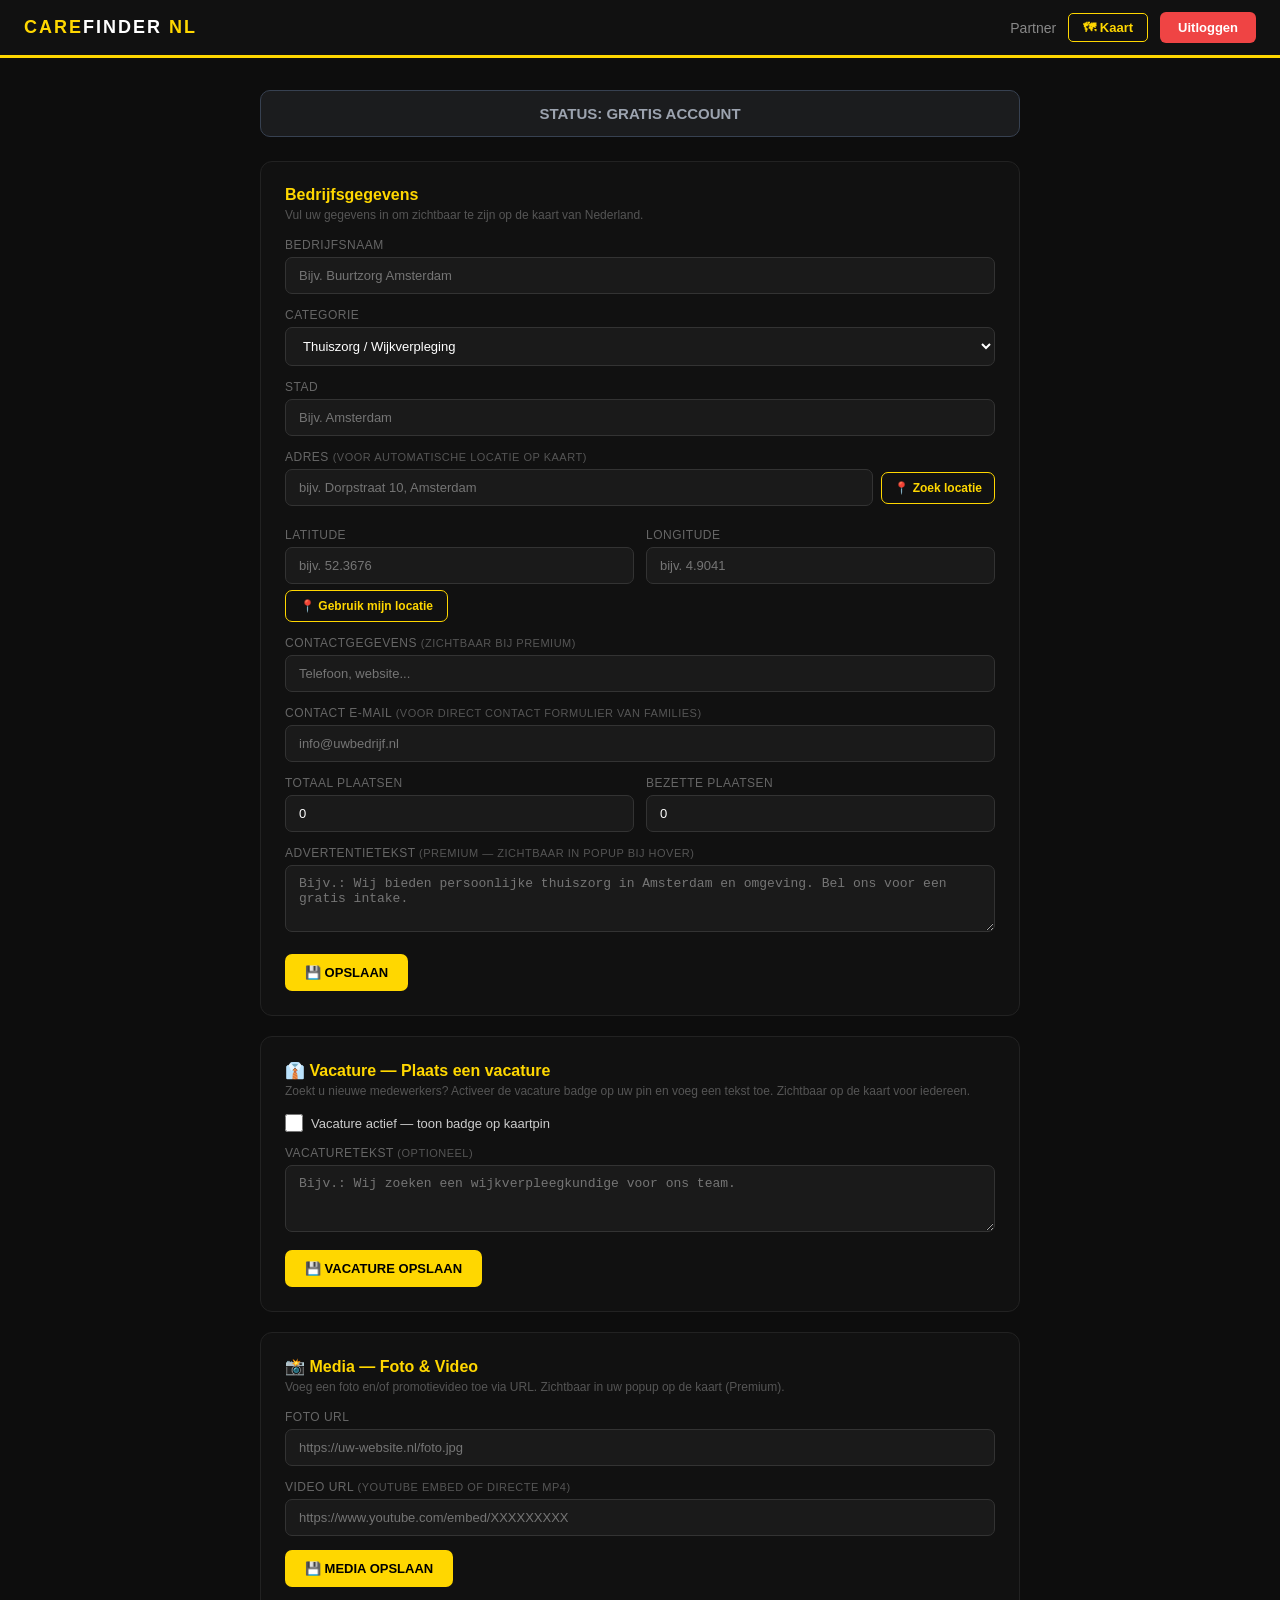
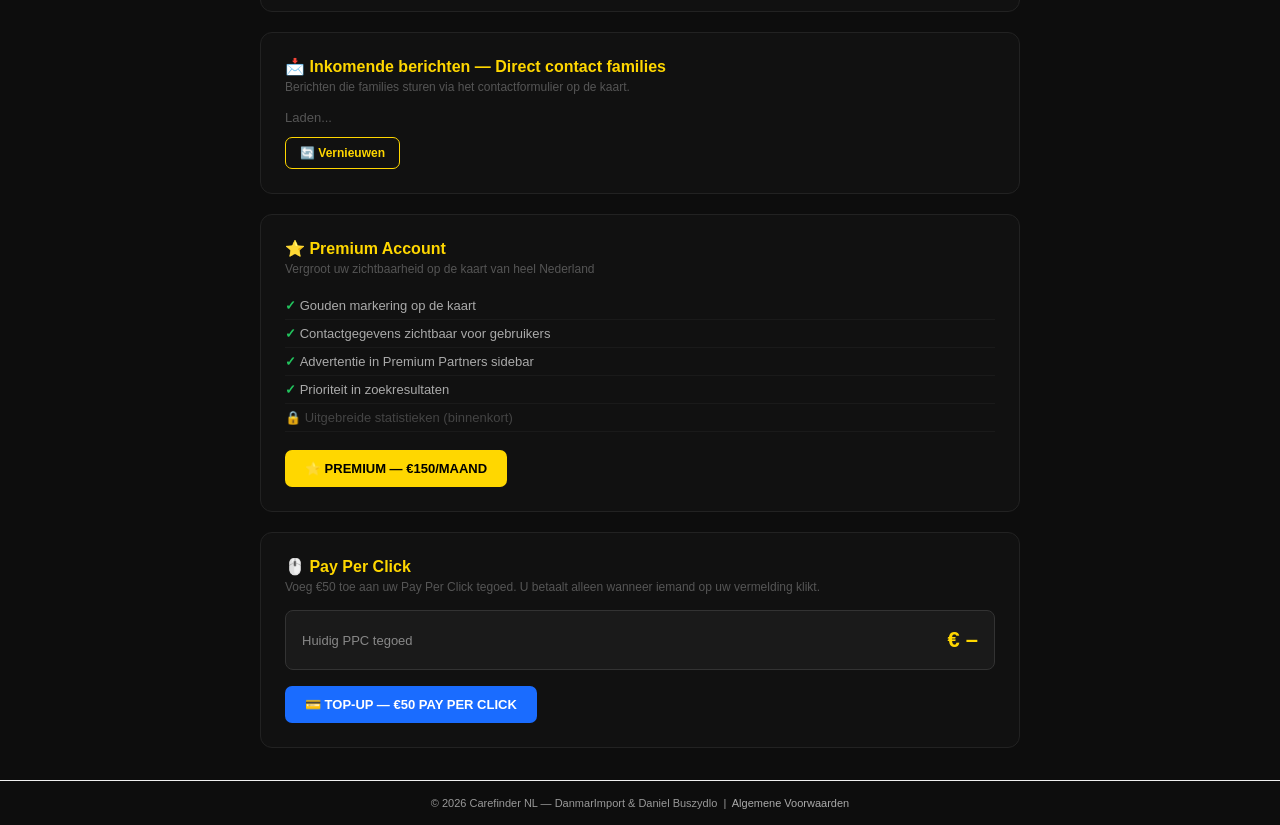
==== commit 81960900: "Admin: add_firm endpoint + partner dashboard adres geocoding - routes.py: POST /api/admin/add_firm (" ====
--- a/static/dashboard_partner.html
+++ b/static/dashboard_partner.html
@@ -76,7 +76,13 @@
     <label>Stad</label>
     <input type="text" id="firm-city" placeholder="Bijv. Amsterdam">
 
-    <div class="row2">
+    <label>Adres <span style="color:#555;font-size:11px">(voor automatische locatie op kaart)</span></label>
+    <div style="display:flex;gap:8px;align-items:center">
+      <input type="text" id="firm-address" placeholder="bijv. Dorpstraat 10, Amsterdam" style="flex:1">
+      <button class="btn-outline" onclick="geocodeAddress()" style="white-space:nowrap;padding:8px 12px">📍 Zoek locatie</button>
+    </div>
+    <div id="geocode-msg" style="font-size:11px;margin-top:4px;display:none"></div>
+    <div class="row2" style="margin-top:8px">
       <div>
         <label>Latitude</label>
         <input type="number" id="firm-lat" step="0.0001" placeholder="bijv. 52.3676">
@@ -86,7 +92,7 @@
         <input type="number" id="firm-lng" step="0.0001" placeholder="bijv. 4.9041">
       </div>
     </div>
-    <div style="margin-top:10px">
+    <div style="margin-top:6px">
       <button class="btn-outline" onclick="getMyLocation()">📍 Gebruik mijn locatie</button>
     </div>
 
@@ -334,6 +340,29 @@
   });
 }
 
+async function geocodeAddress(){
+  const addr = document.getElementById('firm-address').value.trim();
+  const city = document.getElementById('firm-city').value.trim();
+  const query = addr || city;
+  const msg = document.getElementById('geocode-msg');
+  if(!query){msg.textContent='Vul een adres of stad in.';msg.style.color='#dc2626';msg.style.display='block';return;}
+  msg.textContent='Zoeken...';msg.style.color='#6b7280';msg.style.display='block';
+  try {
+    const q = encodeURIComponent((addr?addr+', ':'')+' Nederland');
+    const r = await fetch(`https://nominatim.openstreetmap.org/search?q=${q}&format=json&limit=1&countrycodes=nl`,
+      {headers:{'User-Agent':'CarefinderNL/1.0'}});
+    const d = await r.json();
+    if(d&&d.length){
+      document.getElementById('firm-lat').value=parseFloat(d[0].lat).toFixed(6);
+      document.getElementById('firm-lng').value=parseFloat(d[0].lon).toFixed(6);
+      msg.textContent='✅ Locatie gevonden: '+d[0].display_name.split(',').slice(0,3).join(',');
+      msg.style.color='#16a34a';
+    } else {
+      msg.textContent='Adres niet gevonden. Probeer stad + straat.';msg.style.color='#dc2626';
+    }
+  } catch(e){msg.textContent='Fout bij zoeken.';msg.style.color='#dc2626';}
+}
+
 function showMsg(id,type,text){
   const el=document.getElementById(id);
   el.className='msg '+type;el.textContent=text;el.style.display='block';
